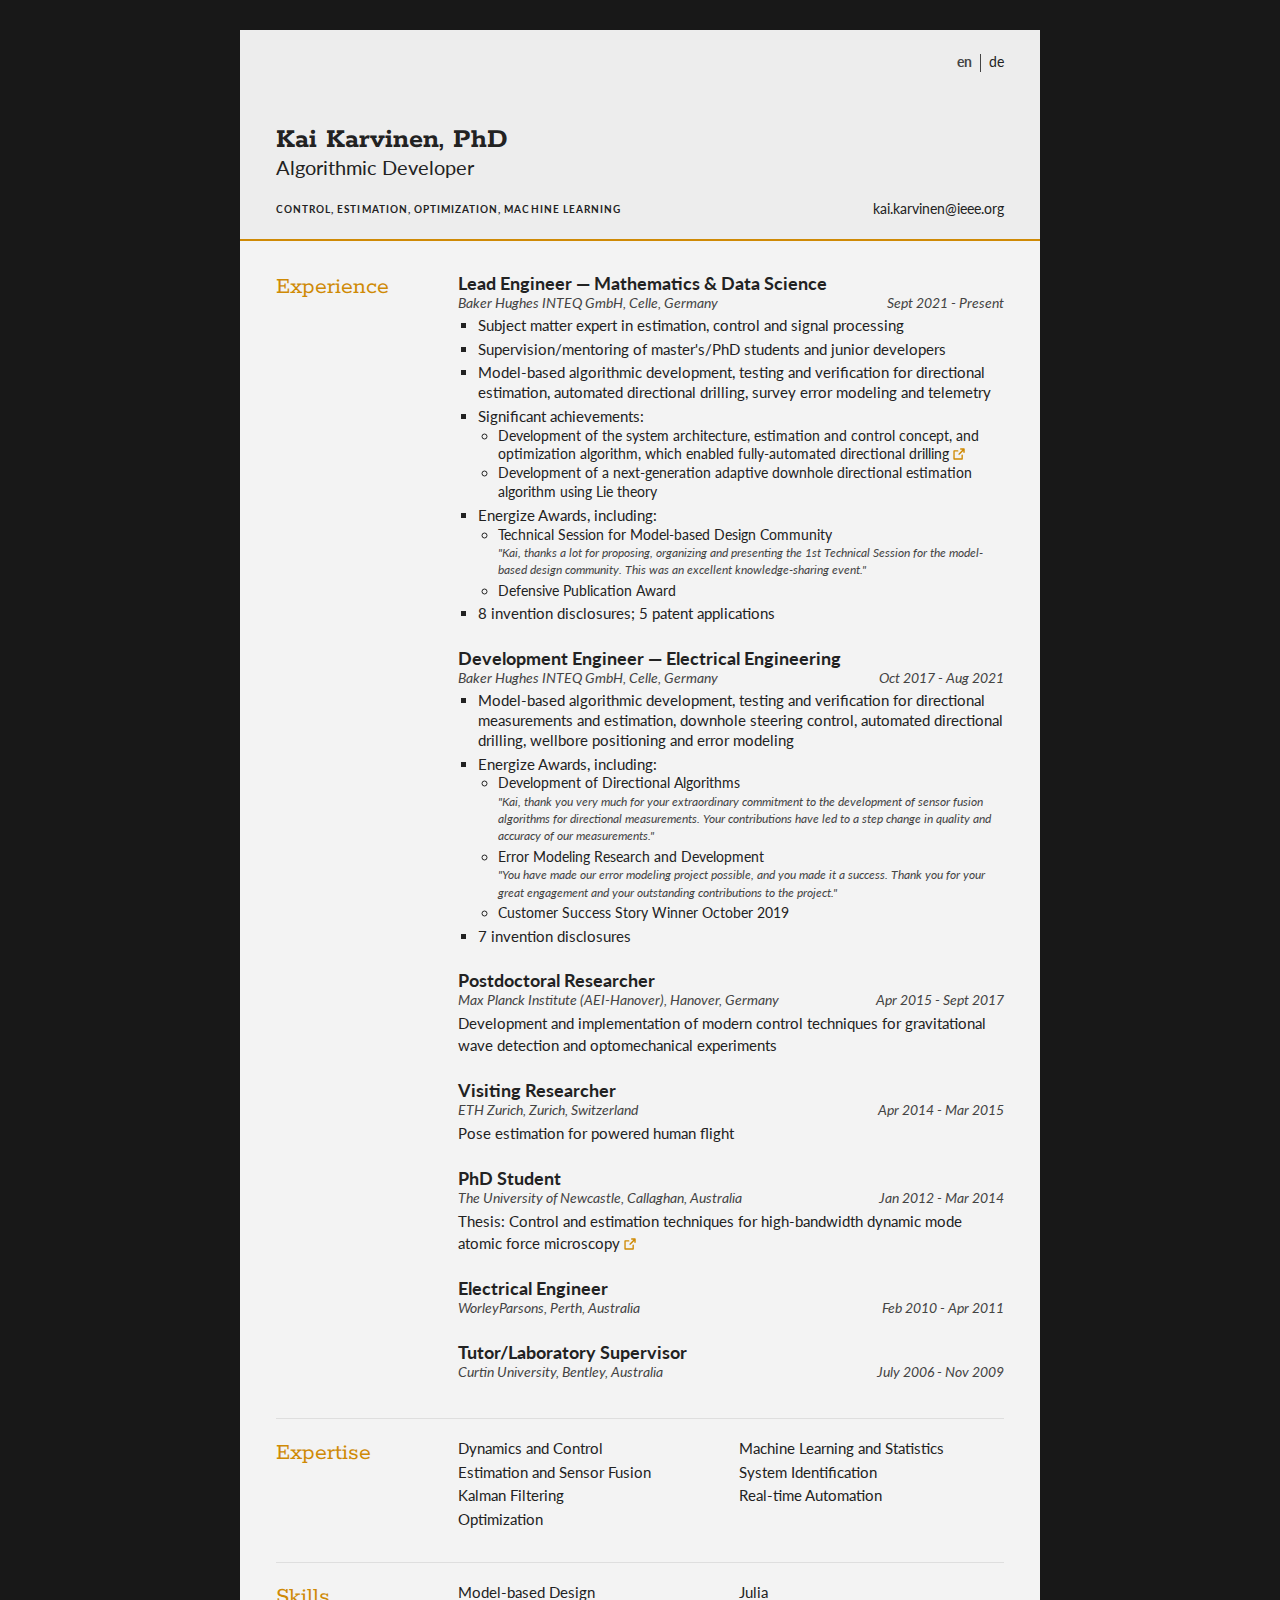
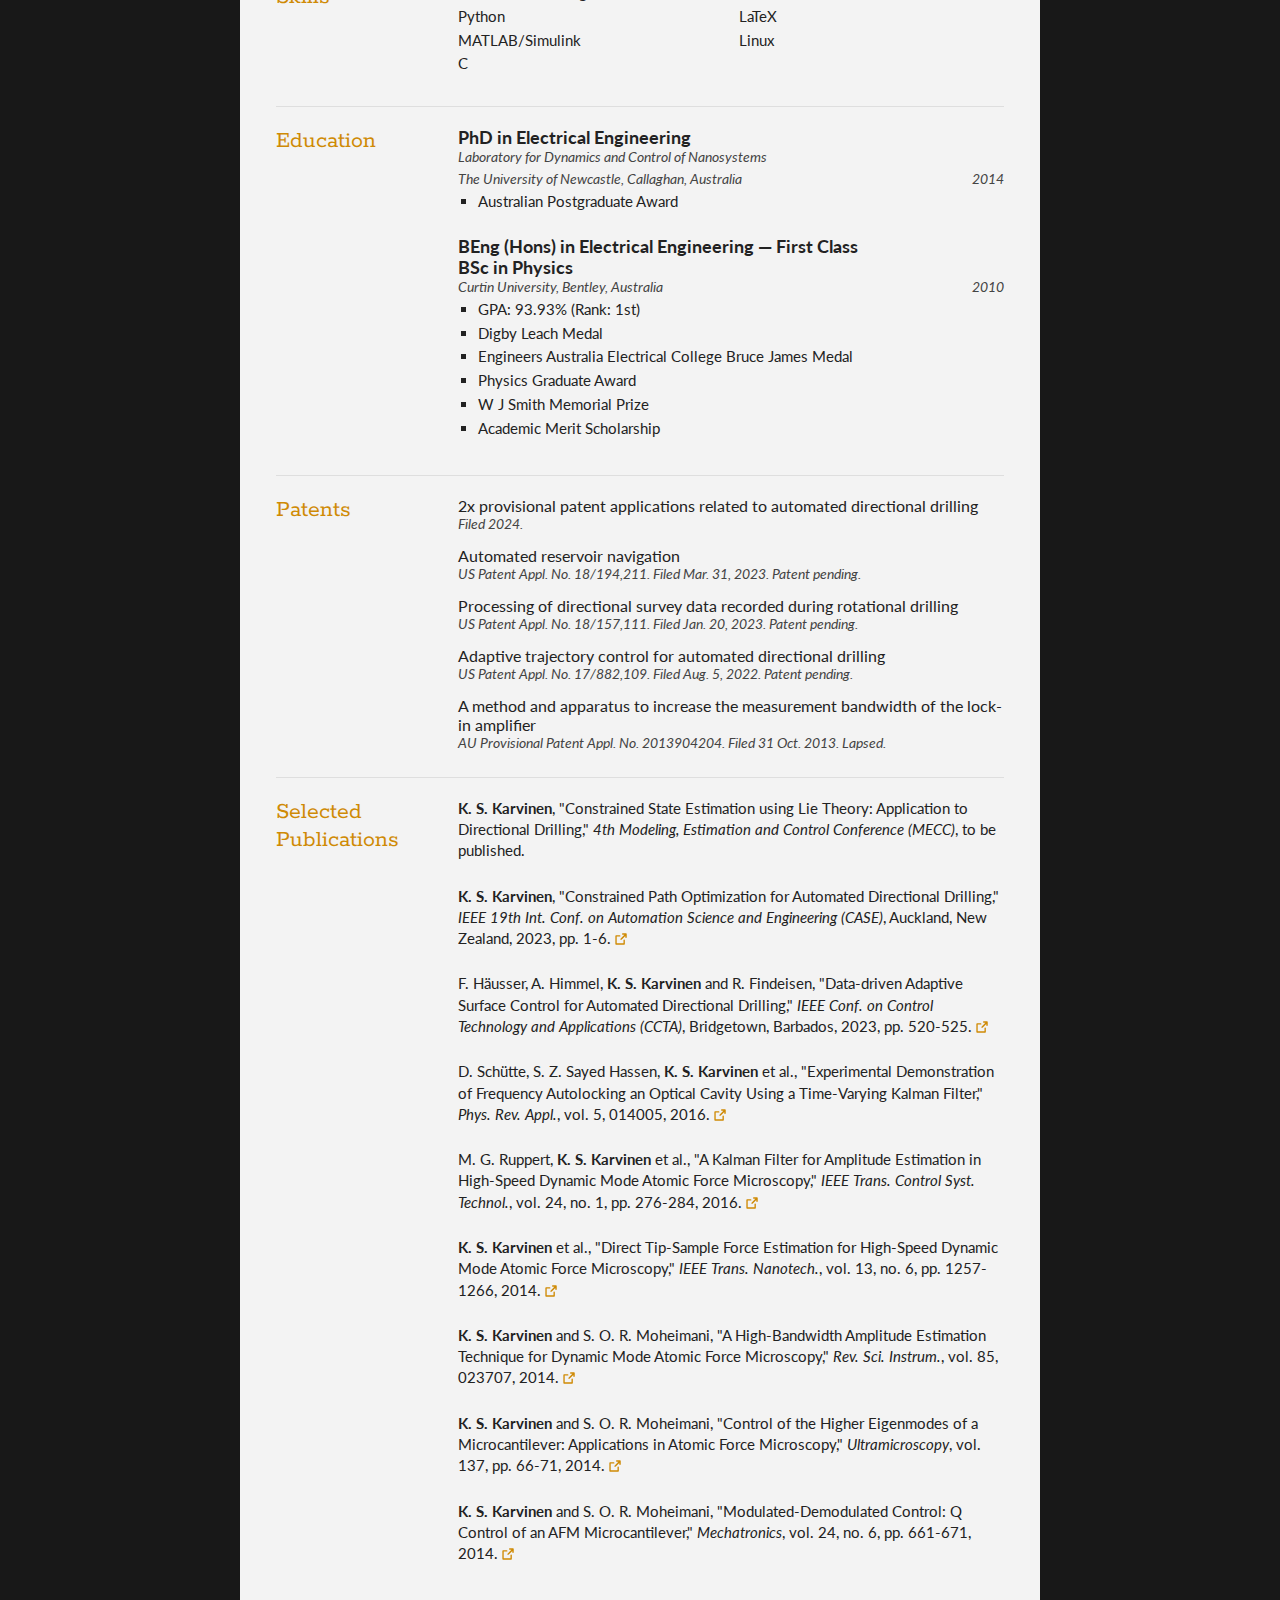
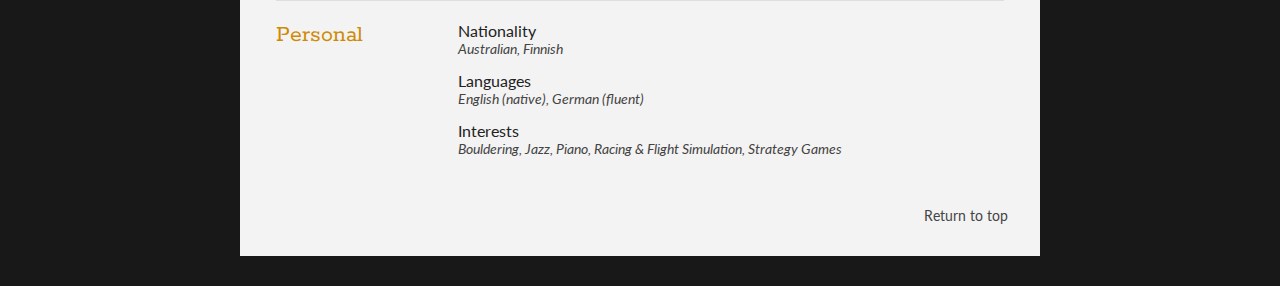
==== index.html @ e0ee8acf "Initial commit" ====
<!DOCTYPE html>
<html>
<head>
<title>Kai Karvinen, Ph.D. - Curriculum Vitae</title>

<meta name="viewport" content="width=device-width"/>
<meta name="description" content="The Curriculum Vitae of Kai Karvinen."/>
<meta charset="UTF-8"> 

<link type="text/css" rel="stylesheet" href="style.css">
<link rel="preconnect" href="https://fonts.googleapis.com">
<link rel="preconnect" href="https://fonts.gstatic.com" crossorigin>
<link href='https://fonts.googleapis.com/css?family=Rokkitt:400,700|Lato:400,300,700' rel='stylesheet' type='text/css'>

<!--[if lt IE 9]>
<script src="//html5shiv.googlecode.com/svn/trunk/html5.js"></script>
<![endif]-->
</head>
<body id="top">
<div id="cv" class="instaFade">
	<div class="mainDetails">
		<div id="name">
			<h1 class="quickFade delayTwo">Kai Karvinen, PhD</h1>
			<h2 class="quickFade delayThree">Algorithmic Developer</h2>
			<h3 class="quickFade delayFour">Control, Estimation, Optimization, Machine learning</h3>
		</div>
		
		<div id="language" class="quickFade delayFour">
			<ul>
				<li><b>en</b></li>
				<li><a href="https://kaikarv.github.io/de.html">de</a></li>
			</ul>
		</div>

		<div id="contactDetails" class="quickFade delayFour">
			<a href="mailto:kai.karvinen@ieee.org" target="_blank">kai.karvinen@ieee.org</a>
		</div>

		<div class="clear"></div>
	</div>
	
	<div id="mainArea" class="quickFade delayFive">
		<section>
			<div class="sectionTitle">
				<h1>Experience</h1>
			</div>
			
			<div class="sectionContent">
				<article>
					<h2>Lead Engineer &mdash; Mathematics & Data Science</h2>
					<p class="subDetails">Baker Hughes INTEQ GmbH, Celle, Germany<span style="float:right">Sept 2021 - Present</span></p>
					<ul type="square" margin-left=30px>
						<li>Subject matter expert in estimation, control and signal processing</li>
						<li>Supervision/mentoring of master's/PhD students and junior developers</li>
						<li>Model-based algorithmic development, testing and verification for directional estimation, automated directional drilling, survey error modeling and telemetry</li>
						<li>Significant achievements:<ul>
							<li><a href="https://ieeexplore.ieee.org/document/10260482" class="external">Development of the system architecture, estimation and control concept, and optimization algorithm, which enabled fully-automated directional drilling<span class="icon"></span></a></li>
							<li>Development of a next-generation adaptive downhole directional estimation algorithm using Lie theory</li>
						</ul></li>
						<li>Energize Awards, including:<ul>
							<li>Technical Session for Model-based Design Community<p class="subDetails">"Kai, thanks a lot for proposing, organizing and presenting the 1st Technical Session for the model-based design community. This was an excellent knowledge-sharing event."</p></li>
							<li>Defensive Publication Award</li>
						</ul></li>
						<li>8 invention disclosures; 5 patent applications</li>
					</ul>
				</article>
				
				<article>
					<h2>Development Engineer &mdash; Electrical Engineering</h2>
					<p class="subDetails">Baker Hughes INTEQ GmbH, Celle, Germany<span style="float:right">Oct 2017 - Aug 2021</span></p>
					<ul type="square" margin-left=30px>
						<li>Model-based algorithmic development, testing and verification for directional measurements and estimation, downhole steering control, automated directional drilling, wellbore positioning and error modeling</li>
						<li>Energize Awards, including:<ul>
							<li>Development of Directional Algorithms<p class="subDetails">"Kai, thank you very much for your extraordinary commitment to the development of sensor fusion algorithms for directional measurements. Your contributions have led to a step change in quality and accuracy of our measurements."</p></li>
							<li>Error Modeling Research and Development<p class="subDetails">"You have made our error modeling project possible, and you made it a success. Thank you for your great engagement and your outstanding contributions to the project."</p></li>
							<li>Customer Success Story Winner October 2019</li>
						</ul></li>
						<li>7 invention disclosures</li>
					</ul>
				</article>
				
				<article>
					<h2>Postdoctoral Researcher</h2>
					<p class="subDetails">Max Planck Institute (AEI-Hanover), Hanover, Germany<span style="float:right">Apr 2015 - Sept 2017</span></p>
					<p>Development and implementation of modern control techniques for gravitational wave detection and optomechanical experiments</p>
				</article>

				<article>
					<h2>Visiting Researcher</h2>
					<p class="subDetails">ETH Zurich, Zurich, Switzerland<span style="float:right">Apr 2014 - Mar 2015</span></p>
					<p>Pose estimation for powered human flight</p>
				</article>

				<article>
					<h2>PhD Student</h2>
					<p class="subDetails">The University of Newcastle, Callaghan, Australia<span style="float:right">Jan 2012 - Mar 2014</span></p>
					<p><a href="https://nova.newcastle.edu.au/vital/access/services/Download/uon:14885/ATTACHMENT02" class="external">Thesis: Control and estimation techniques for high-bandwidth dynamic mode atomic force microscopy<span class="icon"></span></a></p>
				</article>

				<article>
					<h2>Electrical Engineer</h2>
					<p class="subDetails">WorleyParsons, Perth, Australia<span style="float:right">Feb 2010 - Apr 2011</span></p>
				</article>

				<article>
					<h2>Tutor/Laboratory Supervisor</h2>
					<p class="subDetails">Curtin University, Bentley, Australia<span style="float:right">July 2006 - Nov 2009</span></p>
				</article>
			</div>
			<div class="clear"></div>
		</section>
		
		
		<section>
			<div class="sectionTitle">
				<h1>Expertise</h1>
			</div>
			
			<div class="sectionContent">
				<ul class="keySkills no-margin">
					<li>Dynamics and Control</li>
					<li>Estimation and Sensor Fusion</li>
					<li>Kalman Filtering</li>
					<li>Optimization</li>
					<li>Machine Learning and Statistics</li>
					<li>System Identification</li>
					<li>Real-time Automation</li>
				</ul>
			</div>
			<div class="clear"></div>
		</section>


		<section>
			<div class="sectionTitle">
				<h1>Skills</h1>
			</div>
			
			<div class="sectionContent">
				<ul class="keySkills no-margin">
					<li>Model-based Design</li>
					<li>Python</li>
					<li>MATLAB/Simulink</li>
					<li>C</li>
					<li>Julia</li>
					<li>LaTeX</li>
					<li>Linux</li>
				</ul>
			</div>
			<div class="clear"></div>
		</section>
		
		
		<section>
			<div class="sectionTitle">
				<h1>Education</h1>
			</div>
			
			<div class="sectionContent">
				<article>
					<h2>PhD in Electrical Engineering</h2>
					<p class="subDetails">Laboratory for Dynamics and Control of Nanosystems</p>
					<p class="subDetails">The University of Newcastle, Callaghan, Australia<span style="float:right">2014</span></p>
					<ul type="square" margin-left=30px>
						<li>Australian Postgraduate Award</li>
					</ul>
				</article>
				<p></p>
				<article>
					<h2>BEng (Hons) in Electrical Engineering &mdash; First Class<br>BSc in Physics</h2>
					<p class="subDetails">Curtin University, Bentley, Australia<span style="float:right">2010</span></p>
					<ul type="square" margin-left=30px>
						<li>GPA: 93.93% (Rank: 1st)</li>
						<li>Digby Leach Medal</li>
						<li>Engineers Australia Electrical College Bruce James Medal</li>
						<li>Physics Graduate Award</li>
						<li>W J Smith Memorial Prize</li>
						<li>Academic Merit Scholarship</li>
					</ul>
				</article>
			</div>
			<div class="clear"></div>
		</section>


		<section>
			<div class="sectionTitle">
				<h1>Patents</h1>
			</div>
			
			<div class="sectionContent padding-sm">
				<article>
					<h3>2x provisional patent applications related to automated directional drilling</h3>
					<p class="subDetails">Filed 2024.</p>
				</article>
				<article>
					<h3>Automated reservoir navigation</h3>
					<p class="subDetails">US Patent Appl. No. 18/194,211. Filed Mar. 31, 2023. Patent pending.</p>
				</article>
				<article>
					<h3>Processing of directional survey data recorded during rotational drilling</h3>
					<p class="subDetails">US Patent Appl. No. 18/157,111. Filed Jan. 20, 2023. Patent pending.</p>
				</article>
				<article>
					<h3>Adaptive trajectory control for automated directional drilling</h3>
					<p class="subDetails">US Patent Appl. No. 17/882,109. Filed Aug. 5, 2022. Patent pending.</p>
				</article>
				<article>
					<h3>A method and apparatus to increase the measurement bandwidth of the lock-in amplifier</h3>
					<p class="subDetails">AU Provisional Patent Appl. No. 2013904204. Filed 31 Oct. 2013. Lapsed.</p>
				</article>
			</div>
			<div class="clear"></div>
		</section>


		<section>
			<div class="sectionTitle">
				<h1>Selected Publications</h1>
			</div>
			
			<div class="sectionContent">
				<article>
					<p><b>K. S. Karvinen</b>, "Constrained State Estimation using Lie Theory: Application to Directional Drilling," <i>4th Modeling, Estimation and Control Conference (MECC)</i>, to be published.</p>
				</article>
				
				<article>
					<p><a href="https://ieeexplore.ieee.org/document/10260482" class="external"><b>K. S. Karvinen</b>, "Constrained Path Optimization for Automated Directional Drilling," <i>IEEE 19th Int. Conf. on Automation Science and Engineering (CASE)</i>, Auckland, New Zealand, 2023, pp. 1-6.<span class="icon"></span></a></p>
				</article>

				<article>
					<p><a href="https://ieeexplore.ieee.org/document/10252434" class="external">F. Häusser, A. Himmel, <b>K. S. Karvinen</b> and R. Findeisen, "Data-driven Adaptive Surface Control for Automated Directional Drilling," <i>IEEE Conf. on Control Technology and Applications (CCTA)</i>, Bridgetown, Barbados, 2023, pp. 520-525.<span class="icon"></span></a></p>
				</article>

				<article>
					<p><a href="https://journals.aps.org/prapplied/abstract/10.1103/PhysRevApplied.5.014005" class="external">D. Schütte, S. Z. Sayed Hassen, <b>K. S. Karvinen</b> et al., "Experimental Demonstration of Frequency Autolocking an Optical Cavity Using a Time-Varying Kalman Filter," <i>Phys. Rev. Appl.</i>, vol. 5, 014005, 2016.<span class="icon"></span></a></p>
				</article>

				<article>
					<p><a href="https://ieeexplore.ieee.org/document/7118684" class="external">M. G. Ruppert, <b>K. S. Karvinen</b> et al., "A Kalman Filter for Amplitude Estimation in High-Speed Dynamic Mode Atomic Force Microscopy," <i>IEEE Trans. Control Syst. Technol.</i>, vol. 24, no. 1, pp. 276-284, 2016.<span class="icon"></span></a></p>
				</article>

				<article>
					<p><a href="https://ieeexplore.ieee.org/document/6913559" class="external"><b>K. S. Karvinen</b> et al., "Direct Tip-Sample Force Estimation for High-Speed Dynamic Mode Atomic Force Microscopy," <i>IEEE Trans. Nanotech.</i>, vol. 13, no. 6, pp. 1257-1266, 2014.<span class="icon"></span></a></p>
				</article>

				<article>
					<p><a href="https://pubs.aip.org/aip/rsi/article-abstract/85/2/023707/356379/A-high-bandwidth-amplitude-estimation-technique?redirectedFrom=fulltext" class="external"><b>K. S. Karvinen</b> and S. O. R. Moheimani, "A High-Bandwidth Amplitude Estimation Technique for Dynamic Mode Atomic Force Microscopy," <i>Rev. Sci. Instrum.</i>, vol. 85, 023707, 2014.<span class="icon"></span></a></p>
				</article>

				<article>
					<p><a href="https://www.sciencedirect.com/science/article/abs/pii/S0304399113003112" class="external"><b>K. S. Karvinen</b> and S. O. R. Moheimani, "Control of the Higher Eigenmodes of a Microcantilever: Applications in Atomic Force Microscopy," <i>Ultramicroscopy</i>, vol. 137, pp. 66-71, 2014.<span class="icon"></span></a></p>
				</article>

				<article>
					<p><a href="https://www.sciencedirect.com/science/article/abs/pii/S0957415813002316" class="external"><b>K. S. Karvinen</b> and S. O. R. Moheimani, "Modulated-Demodulated Control: Q Control of an AFM Microcantilever," <i>Mechatronics</i>, vol. 24, no. 6, pp. 661-671, 2014.<span class="icon"></span></a></p>
				</article>
			</div>
			<div class="clear"></div>
		</section>
		

		<section>
			<div class="sectionTitle">
				<h1>Personal</h1>
			</div>
			
			<div class="sectionContent padding-sm">
				<article>
					<h3>Nationality</h3>
					<p class="subDetails">Australian, Finnish</p>
				</article>
				<article>
					<h3>Languages</h3>
					<p class="subDetails">English (native), German (fluent)</p>
				</article>
				<article>
					<h3>Interests</h3>
					<p class="subDetails">Bouldering, Jazz, Piano, Racing & Flight Simulation, Strategy Games</p>
				</article>
			</div>
			<div class="clear"></div>
		</section>

		<a href="#" id="return-top">Return to top</a>

	</div>
</div>
</body>
</html>
---- style.css ----
html,body,div,span,object,iframe,h1,h2,h3,h4,h5,h6,p,blockquote,pre,abbr,address,cite,code,del,dfn,em,img,ins,kbd,q,samp,small,strong,sub,sup,var,b,i,dl,dt,dd,ol,ul,li,fieldset,form,label,legend,table,caption,tbody,tfoot,thead,tr,th,td,article,aside,canvas,details,figcaption,figure,footer,header,hgroup,menu,nav,section,summary,time,mark,audio,video {
border:0;
font:inherit;
font-size:100%;
margin:0;
padding:0;
vertical-align:baseline;
}

article,aside,details,figcaption,figure,footer,header,hgroup,menu,nav,section {
display:block;
}

html, body {
	background: #181818; 
	font-family: 'Lato', helvetica, arial, sans-serif;
	font-size: 1em; 
	color: #222;}

.clear {clear: both;}

a:link {
	color: #cf8a05;
	background-color: transparent;
	text-decoration: underline;
}

.mainDetails a, a.external {
	color: #222; 
	text-decoration: none;
	text-decoration: none;
	-webkit-transition: all .3s ease-in;
	-moz-transition: all .3s ease-in;
	-o-transition: all .3s ease-in;
	-ms-transition: all .3s ease-in;
	transition: all .3s ease-in;
}

.mainDetails a[href^=tel], a#return-top {
	color: #444; 
	text-decoration: none;
	text-decoration: none;
	-webkit-transition: all .3s ease-in;
	-moz-transition: all .3s ease-in;
	-o-transition: all .3s ease-in;
	-ms-transition: all .3s ease-in;
	transition: all .3s ease-in;
}

.mainDetails a:hover, a#return-top:hover, a.external:hover { 
	color: #cf8a05;
}

a.external .icon {
	width:12px;
	height:12px;
	display: inline-block;
	background-image: url('img/icon-link.svg');
	background-repeat: no-repeat;
	background-position: center;
	margin-bottom: -1px;
	margin-left: 4px;
}

b {
    font-weight: bold;
}

i {
    font-style: italic;
}

p {
	font-size: .95em;
	line-height: 1.4em;
	margin-bottom: 24px;
	color: #222;
}

ul li {
	margin-left: 20px;
	font-size: .95em;
	line-height: 1.3em;
	margin-bottom: 4px;
}

ul.no-margin li {
	margin-left: 0;
}

li li {
	margin-bottom: 0;
}

#cv {
	width: 90%;
	max-width: 800px;
	background: #f3f3f3;
	margin: 30px auto;
}

.mainDetails {
	padding: 96px 36px 24px 36px;
	border-bottom: 2px solid #cf8a05;
	background: #ededed;
	position: relative;
}

#name h1 {
	font-size: 1.8em;
	font-weight: 700;
	font-family: 'Rokkitt', Helvetica, Arial, sans-serif;
	line-height: 1;
}

#name h2 {
	font-size: 1.25em;
	font-weight: 400;
}

#name h3 {
	text-transform: uppercase;
	letter-spacing: .1em;
	font-size: .65em;
	font-weight: 700;
	margin-top: 24px;
}

#mainArea {
	padding: 0 36px 72px;
	position: relative;
}

#headshot {
	width: 12.5%;
	float: left;
	margin-right: 30px;
}

#headshot img {
	width: 100%;
	height: auto;
}

#name {
	float: left;
}

#contactDetails {
	position: absolute;
    bottom: 22px;
    right: 36px;
	font-size: .85em;
}

#language {
	position: absolute;
	top: 24px;
	right: 28px;
}

#language ul {
	list-style-type: none;
	font-size: 0.9em;
	display: flex;
}

#language ul li {
	color: #444;
	padding: 0 8px;
	margin-left: 0;
}

#language ul li:first-child {
	border-right: #444 solid 1px;
}

section {
	border-top: 1px solid #dedede;
	padding: 20px 0 0;
}

section:first-child {
	border-top: 0;
}

section:last-child {
	padding: 20px 0 10px;
}

section {
	display: flex;
	flex-direction: row;
	justify-content: space-between;
	margin: 12px 0;
	
}
.sectionTitle {
	width: 25%;
}

.sectionContent {
	width: 75%;
}

.sectionTitle h1 {
	font-family: 'Rokkitt', Helvetica, Arial, sans-serif;
	font-optical-sizing: auto;
	font-weight: 400;	
	font-size: 1.5em;
	color: #cf8a05;
}

.sectionContent h2 {
	font-family: 'Lato', helvetica, arial, sans-serif;
	font-weight: 700;
	font-size: 1.1em;
}

.sectionContent h3 {
	font-weight: 400;
	font-size: 1em;
}

article {
	margin-bottom: 24px;
}

.padding-sm article {
	margin-bottom: 12px;
}

.subDetails {
	font-size: 0.85em;
	font-style: italic;
	margin-bottom: 3px;
	color: #444;
}

.keySkills {
	list-style-type: none;
	-moz-column-count:2;
	-webkit-column-count:2;
	column-count:2;
	margin-bottom: 20px;
	font-size: 1em;
	color: #222;
}

.keySkills ul li {
	margin-bottom: 3px;
}

#return-top {
	position: absolute;
	bottom: 32px;
	right: 32px;
	font-size: .85em;
}

@media all and (min-width: 602px) and (max-width: 800px) {
	#headshot {
		display: none;
	}
	
	.keySkills {
	-moz-column-count:2;
	-webkit-column-count:2;
	column-count:2;
	}
}

@media all and (max-width: 601px) {
	#cv {
		width: 95%;
		margin: 10px auto;
		min-width: 280px;
	}
	
	#headshot {
		display: none;
	}
	
	#name, #contactDetails {
		float: none;
		width: 100%;
		text-align: center;
	}

	#contactDetails {
		position: relative;
		bottom: 0;
		right: 0;
		margin-top: 16px;
	}
	
	section {
		flex-direction: column;
	}

	.sectionTitle, .sectionContent {
		width: 100%;
	}
	
	.keySkills {
		-moz-column-count:2;
		-webkit-column-count:2;
		column-count:2;
	}
}

@media all and (max-width: 480px) {
	.mainDetails {
		padding: 72px 16px 16px;
	}
	
	section {
		padding: 16px 0 0;
	}
	
	#mainArea {
		padding: 0 24px 72px;
	}
	
	.keySkills {
	-moz-column-count:1;
	-webkit-column-count:1;
	column-count:1;
	}
	
	#name h1 {
		line-height: .8em;
		margin-bottom: 4px;
	}
}

@media print {
    #cv {
        width: 100%;
    }
}

@-webkit-keyframes reset {
	0% {
		opacity: 0;
	}
	100% {
		opacity: 0;
	}
}

@-webkit-keyframes fade-in {
	0% {
		opacity: 0;
	}
	40% {
		opacity: 0;
	}
	100% {
		opacity: 1;
	}
}

@-moz-keyframes reset {
	0% {
		opacity: 0;
	}
	100% {
		opacity: 0;
	}
}

@-moz-keyframes fade-in {
	0% {
		opacity: 0;
	}
	40% {
		opacity: 0;
	}
	100% {
		opacity: 1;
	}
}

@keyframes reset {
	0% {
		opacity: 0;
	}
	100% {
		opacity: 0;
	}
}

@keyframes fade-in {
	0% {
		opacity: 0;
	}
	40% {
		opacity: 0;
	}
	100% {
		opacity: 1;
	}
}

.instaFade {
    -webkit-animation-name: reset, fade-in;
    -webkit-animation-duration: 1.5s;
    -webkit-animation-timing-function: ease-in;
	
	-moz-animation-name: reset, fade-in;
    -moz-animation-duration: 1.5s;
    -moz-animation-timing-function: ease-in;
	
	animation-name: reset, fade-in;
    animation-duration: 1.5s;
    animation-timing-function: ease-in;
}

.quickFade {
    -webkit-animation-name: reset, fade-in;
    -webkit-animation-duration: 2.5s;
    -webkit-animation-timing-function: ease-in;
	
	-moz-animation-name: reset, fade-in;
    -moz-animation-duration: 2.5s;
    -moz-animation-timing-function: ease-in;
	
	animation-name: reset, fade-in;
    animation-duration: 2.5s;
    animation-timing-function: ease-in;
}
 
.delayOne {
	-webkit-animation-delay: 0, .5s;
	-moz-animation-delay: 0, .5s;
	animation-delay: 0, .5s;
}

.delayTwo {
	-webkit-animation-delay: 0, 1s;
	-moz-animation-delay: 0, 1s;
	animation-delay: 0, 1s;
}

.delayThree {
	-webkit-animation-delay: 0, 1.5s;
	-moz-animation-delay: 0, 1.5s;
	animation-delay: 0, 1.5s;
}

.delayFour {
	-webkit-animation-delay: 0, 2s;
	-moz-animation-delay: 0, 2s;
	animation-delay: 0, 2s;
}

.delayFive {
	-webkit-animation-delay: 0, 2.5s;
	-moz-animation-delay: 0, 2.5s;
	animation-delay: 0, 2.5s;
}
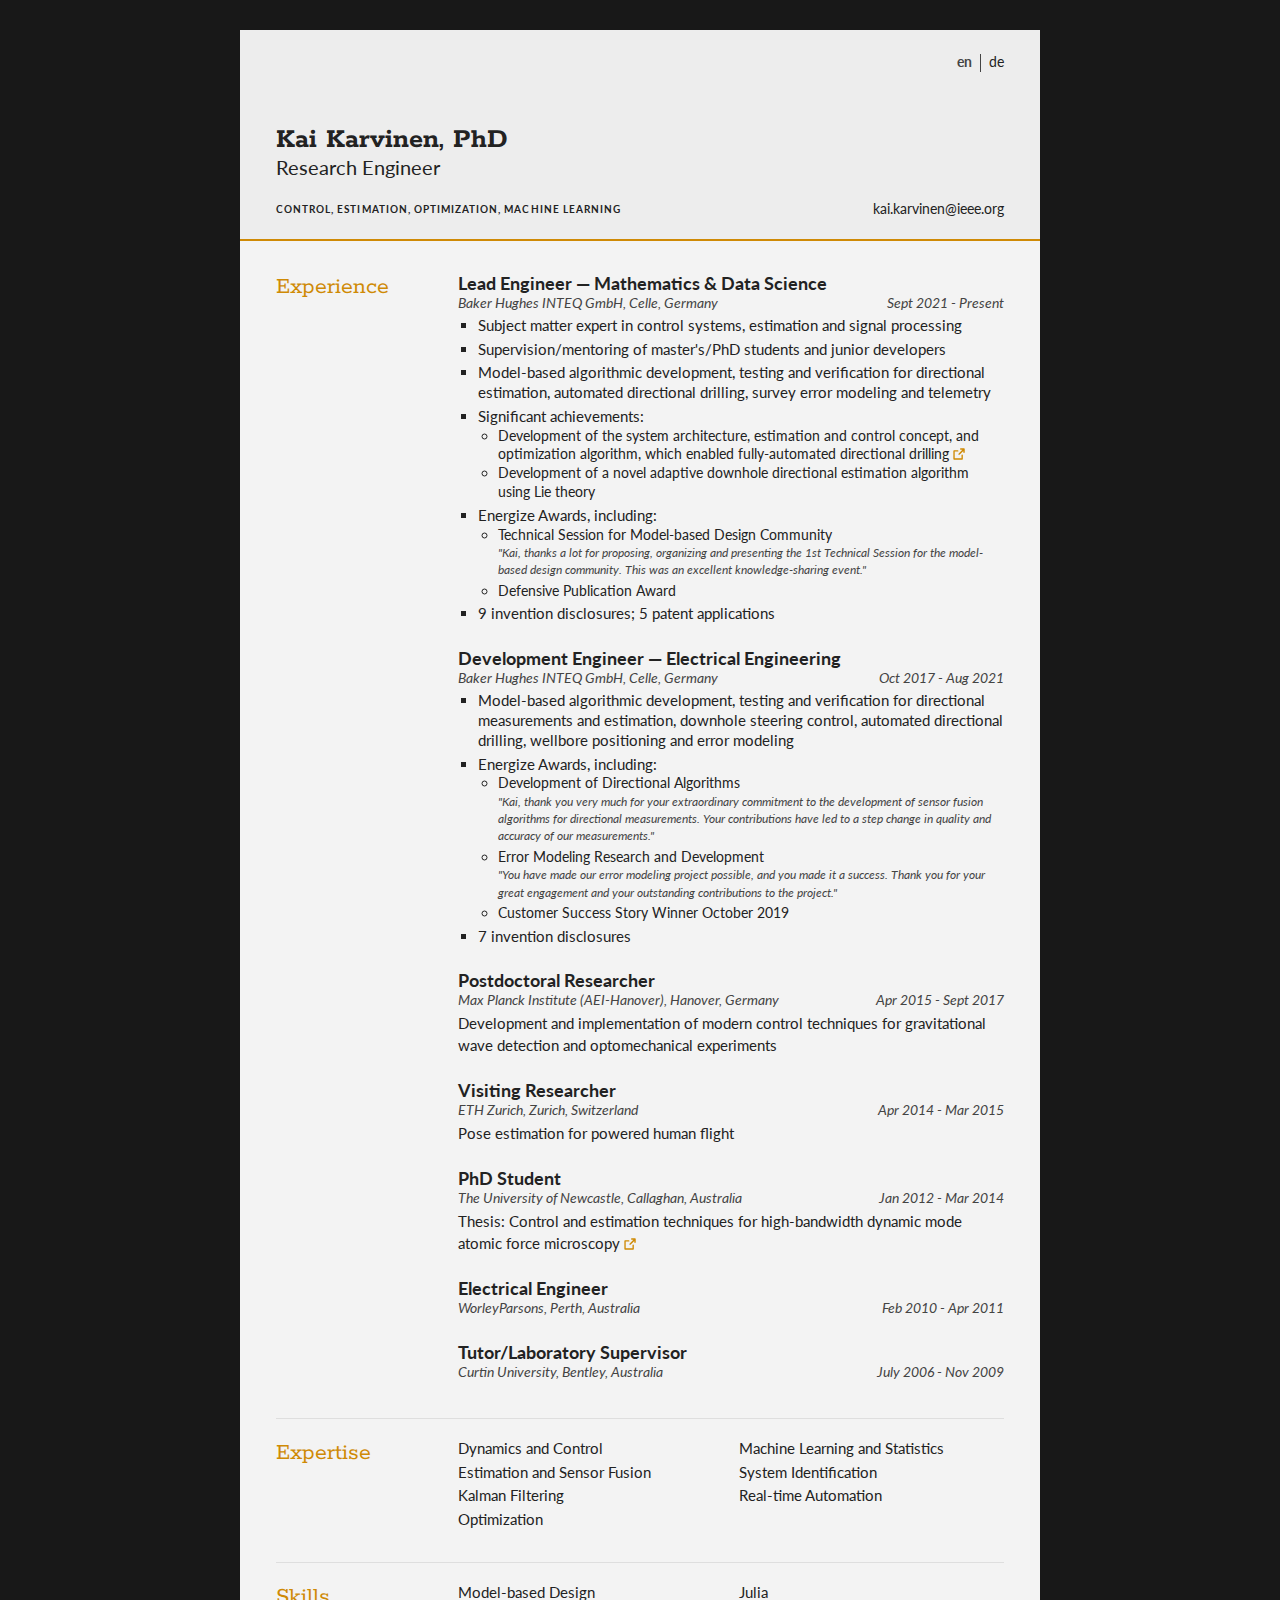
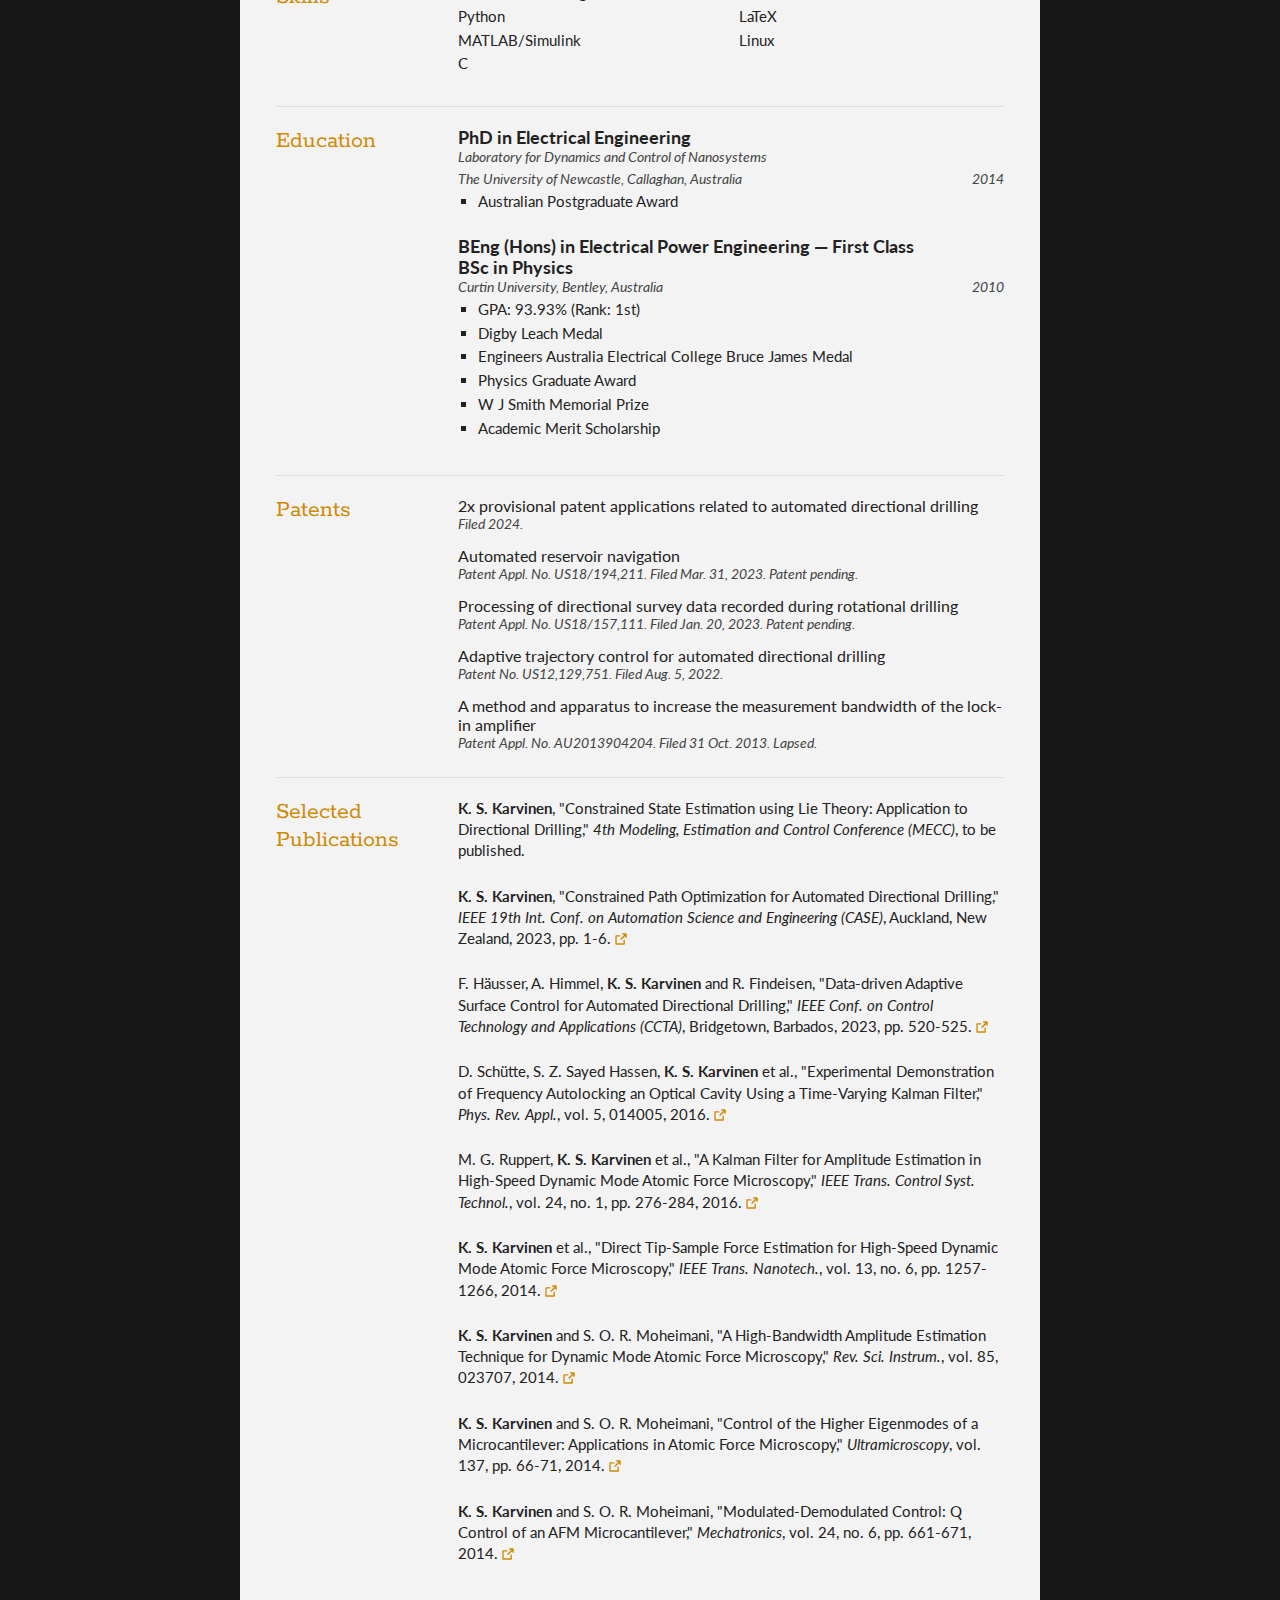
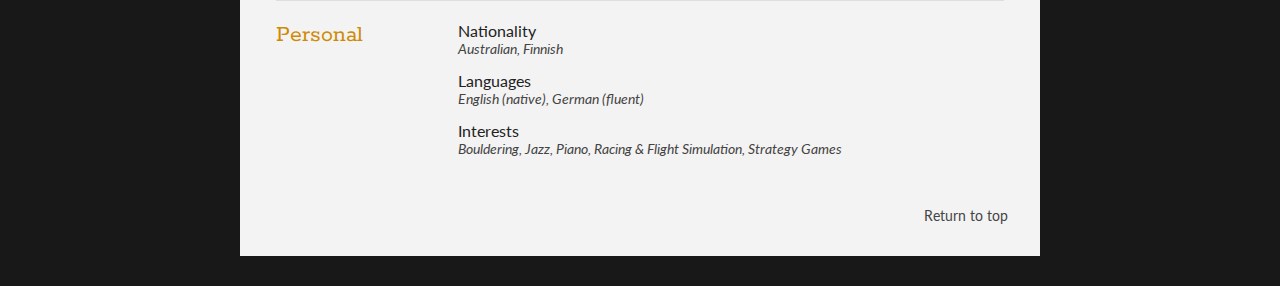
==== commit e12096fc: "Minor updates" ====
--- a/index.html
+++ b/index.html
@@ -21,7 +21,7 @@
 	<div class="mainDetails">
 		<div id="name">
 			<h1 class="quickFade delayTwo">Kai Karvinen, PhD</h1>
-			<h2 class="quickFade delayThree">Algorithmic Developer</h2>
+			<h2 class="quickFade delayThree">Research Engineer</h2>
 			<h3 class="quickFade delayFour">Control, Estimation, Optimization, Machine learning</h3>
 		</div>
 		
@@ -50,18 +50,18 @@
 					<h2>Lead Engineer &mdash; Mathematics & Data Science</h2>
 					<p class="subDetails">Baker Hughes INTEQ GmbH, Celle, Germany<span style="float:right">Sept 2021 - Present</span></p>
 					<ul type="square" margin-left=30px>
-						<li>Subject matter expert in estimation, control and signal processing</li>
+						<li>Subject matter expert in control systems, estimation and signal processing</li>
 						<li>Supervision/mentoring of master's/PhD students and junior developers</li>
 						<li>Model-based algorithmic development, testing and verification for directional estimation, automated directional drilling, survey error modeling and telemetry</li>
 						<li>Significant achievements:<ul>
 							<li><a href="https://ieeexplore.ieee.org/document/10260482" class="external">Development of the system architecture, estimation and control concept, and optimization algorithm, which enabled fully-automated directional drilling<span class="icon"></span></a></li>
-							<li>Development of a next-generation adaptive downhole directional estimation algorithm using Lie theory</li>
+							<li>Development of a novel adaptive downhole directional estimation algorithm using Lie theory</li>
 						</ul></li>
 						<li>Energize Awards, including:<ul>
 							<li>Technical Session for Model-based Design Community<p class="subDetails">"Kai, thanks a lot for proposing, organizing and presenting the 1st Technical Session for the model-based design community. This was an excellent knowledge-sharing event."</p></li>
 							<li>Defensive Publication Award</li>
 						</ul></li>
-						<li>8 invention disclosures; 5 patent applications</li>
+						<li>9 invention disclosures; 5 patent applications</li>
 					</ul>
 				</article>
 				
@@ -167,7 +167,7 @@
 				</article>
 				<p></p>
 				<article>
-					<h2>BEng (Hons) in Electrical Engineering &mdash; First Class<br>BSc in Physics</h2>
+					<h2>BEng (Hons) in Electrical Power Engineering &mdash; First Class<br>BSc in Physics</h2>
 					<p class="subDetails">Curtin University, Bentley, Australia<span style="float:right">2010</span></p>
 					<ul type="square" margin-left=30px>
 						<li>GPA: 93.93% (Rank: 1st)</li>
@@ -195,19 +195,19 @@
 				</article>
 				<article>
 					<h3>Automated reservoir navigation</h3>
-					<p class="subDetails">US Patent Appl. No. 18/194,211. Filed Mar. 31, 2023. Patent pending.</p>
+					<p class="subDetails">Patent Appl. No. US18/194,211. Filed Mar. 31, 2023. Patent pending.</p>
 				</article>
 				<article>
 					<h3>Processing of directional survey data recorded during rotational drilling</h3>
-					<p class="subDetails">US Patent Appl. No. 18/157,111. Filed Jan. 20, 2023. Patent pending.</p>
+					<p class="subDetails">Patent Appl. No. US18/157,111. Filed Jan. 20, 2023. Patent pending.</p>
 				</article>
 				<article>
 					<h3>Adaptive trajectory control for automated directional drilling</h3>
-					<p class="subDetails">US Patent Appl. No. 17/882,109. Filed Aug. 5, 2022. Patent pending.</p>
+					<p class="subDetails">Patent No. US12,129,751. Filed Aug. 5, 2022.</p>
 				</article>
 				<article>
 					<h3>A method and apparatus to increase the measurement bandwidth of the lock-in amplifier</h3>
-					<p class="subDetails">AU Provisional Patent Appl. No. 2013904204. Filed 31 Oct. 2013. Lapsed.</p>
+					<p class="subDetails">Patent Appl. No. AU2013904204. Filed 31 Oct. 2013. Lapsed.</p>
 				</article>
 			</div>
 			<div class="clear"></div>
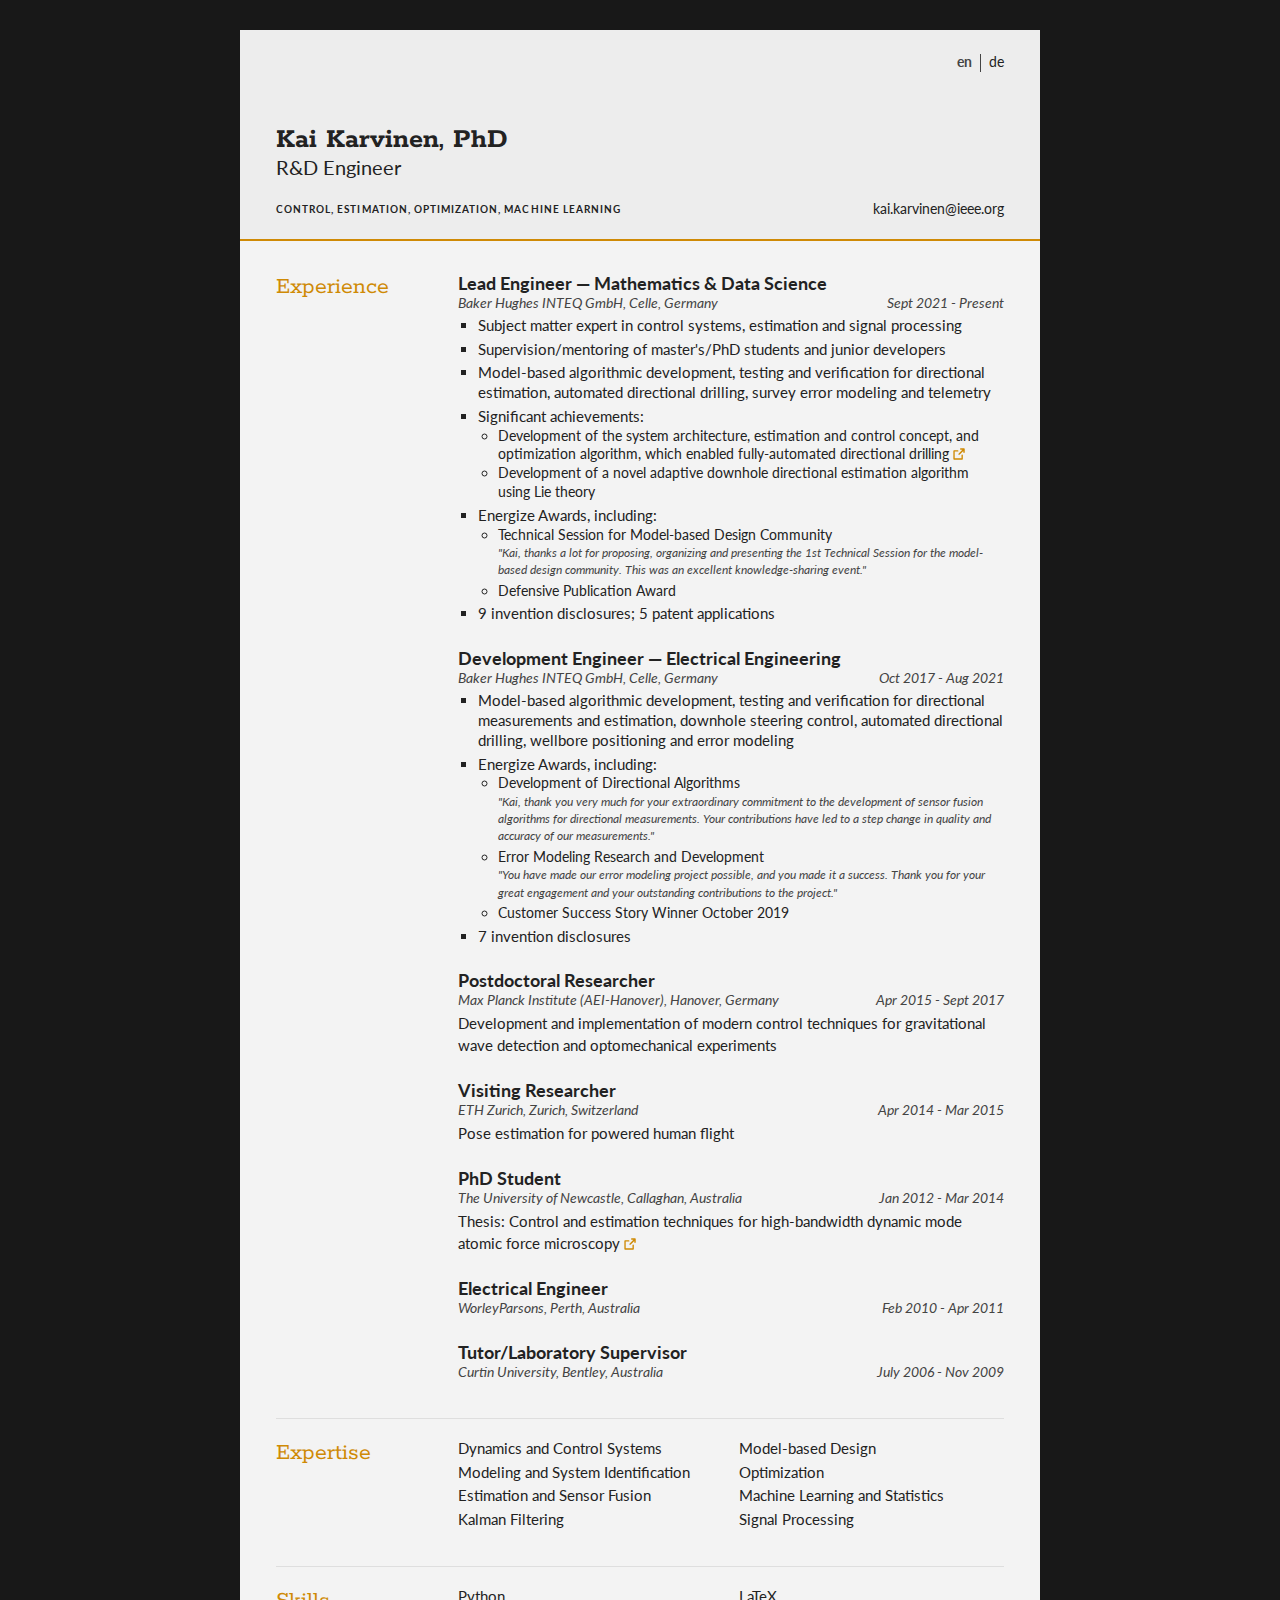
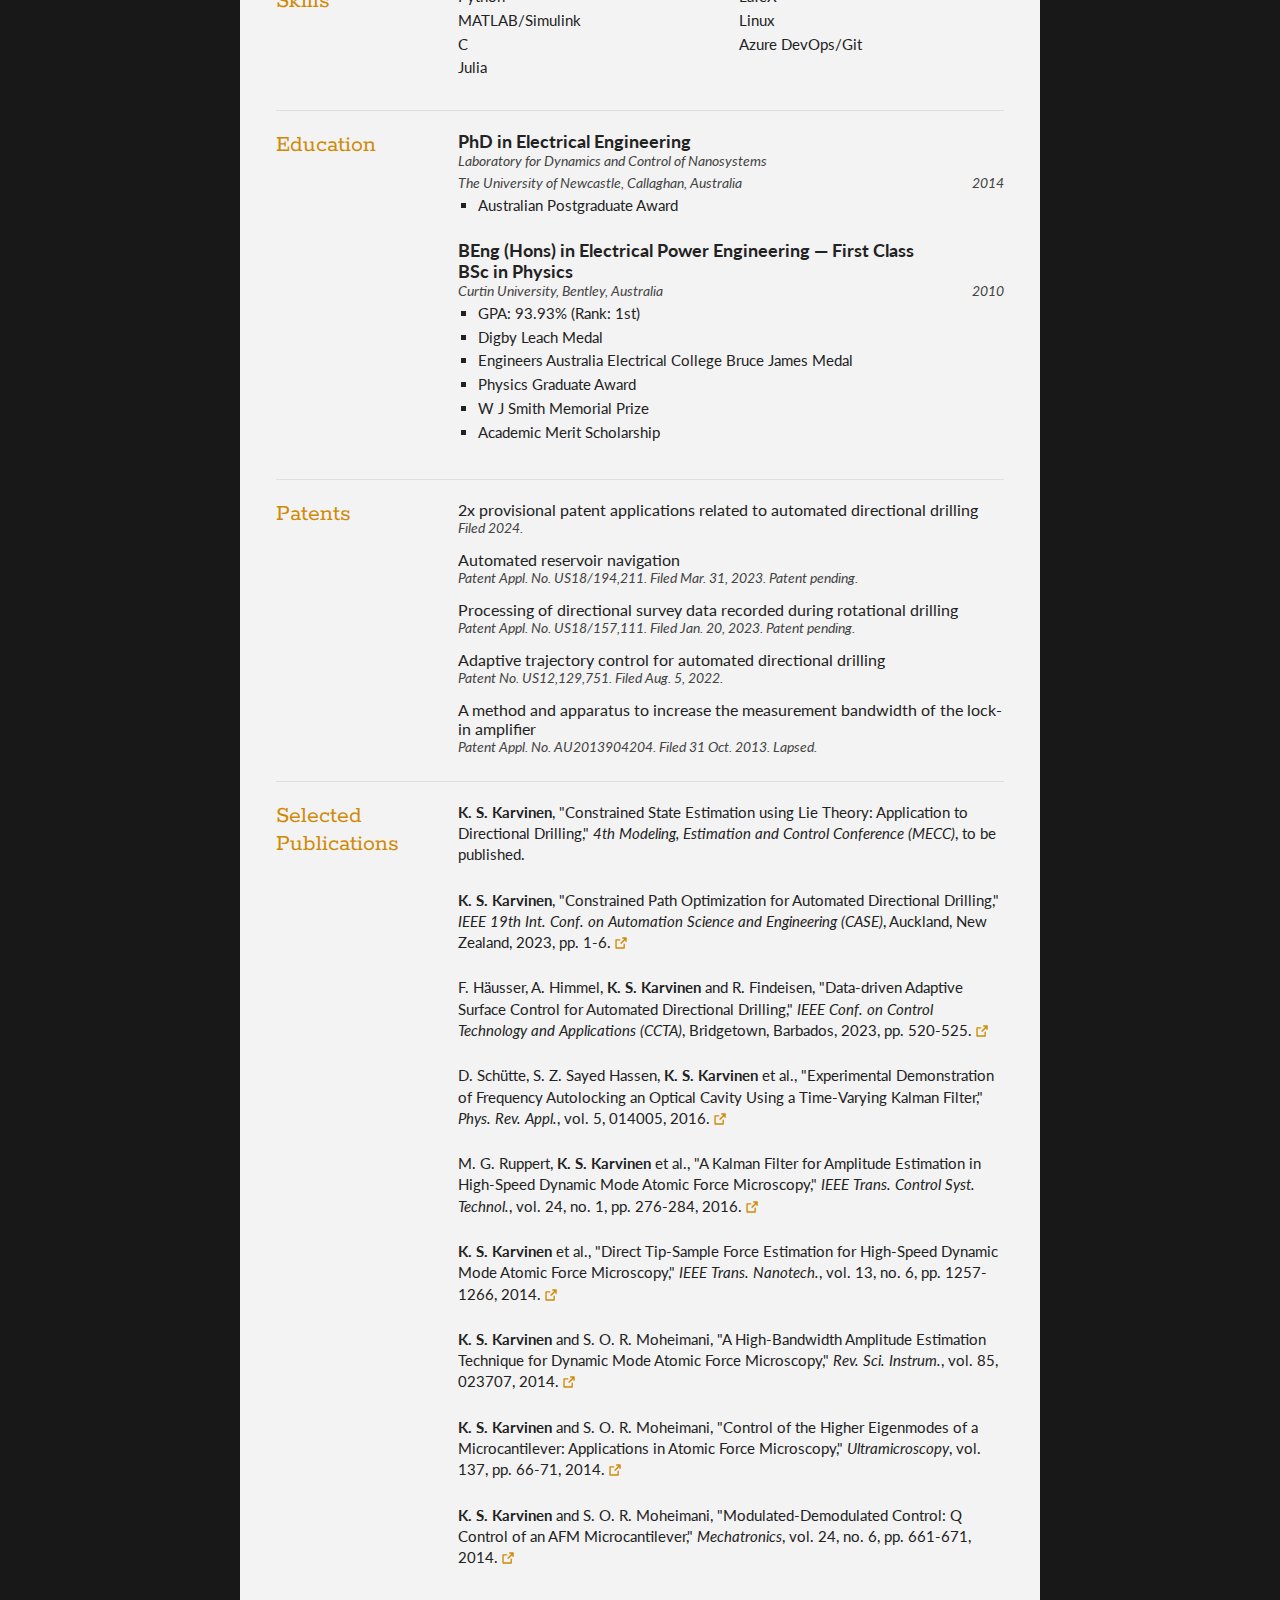
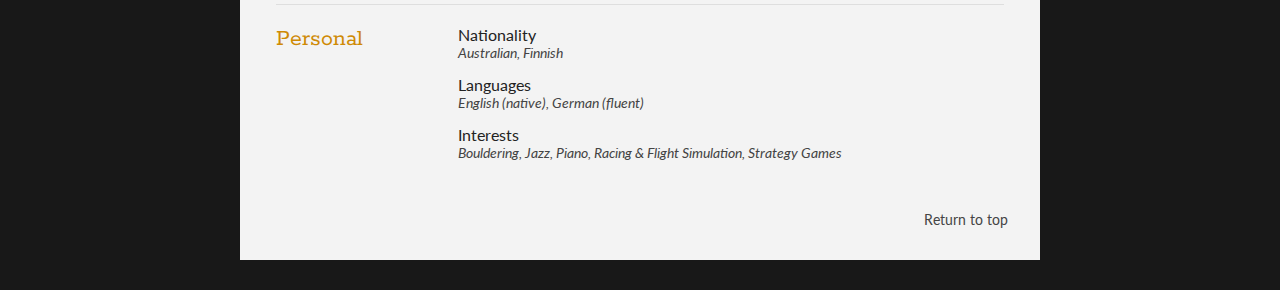
==== commit b332296c: "Minor update" ====
--- a/index.html
+++ b/index.html
@@ -21,7 +21,7 @@
 	<div class="mainDetails">
 		<div id="name">
 			<h1 class="quickFade delayTwo">Kai Karvinen, PhD</h1>
-			<h2 class="quickFade delayThree">Research Engineer</h2>
+			<h2 class="quickFade delayThree">R&D Engineer</h2>
 			<h3 class="quickFade delayFour">Control, Estimation, Optimization, Machine learning</h3>
 		</div>
 		
@@ -118,13 +118,14 @@
 			
 			<div class="sectionContent">
 				<ul class="keySkills no-margin">
-					<li>Dynamics and Control</li>
+					<li>Dynamics and Control Systems</li>
+					<li>Modeling and System Identification</li>
 					<li>Estimation and Sensor Fusion</li>
 					<li>Kalman Filtering</li>
+					<li>Model-based Design</li>
 					<li>Optimization</li>
 					<li>Machine Learning and Statistics</li>
-					<li>System Identification</li>
-					<li>Real-time Automation</li>
+					<li>Signal Processing</li>
 				</ul>
 			</div>
 			<div class="clear"></div>
@@ -138,13 +139,13 @@
 			
 			<div class="sectionContent">
 				<ul class="keySkills no-margin">
-					<li>Model-based Design</li>
 					<li>Python</li>
 					<li>MATLAB/Simulink</li>
 					<li>C</li>
 					<li>Julia</li>
 					<li>LaTeX</li>
 					<li>Linux</li>
+					<li>Azure DevOps/Git</li>
 				</ul>
 			</div>
 			<div class="clear"></div>
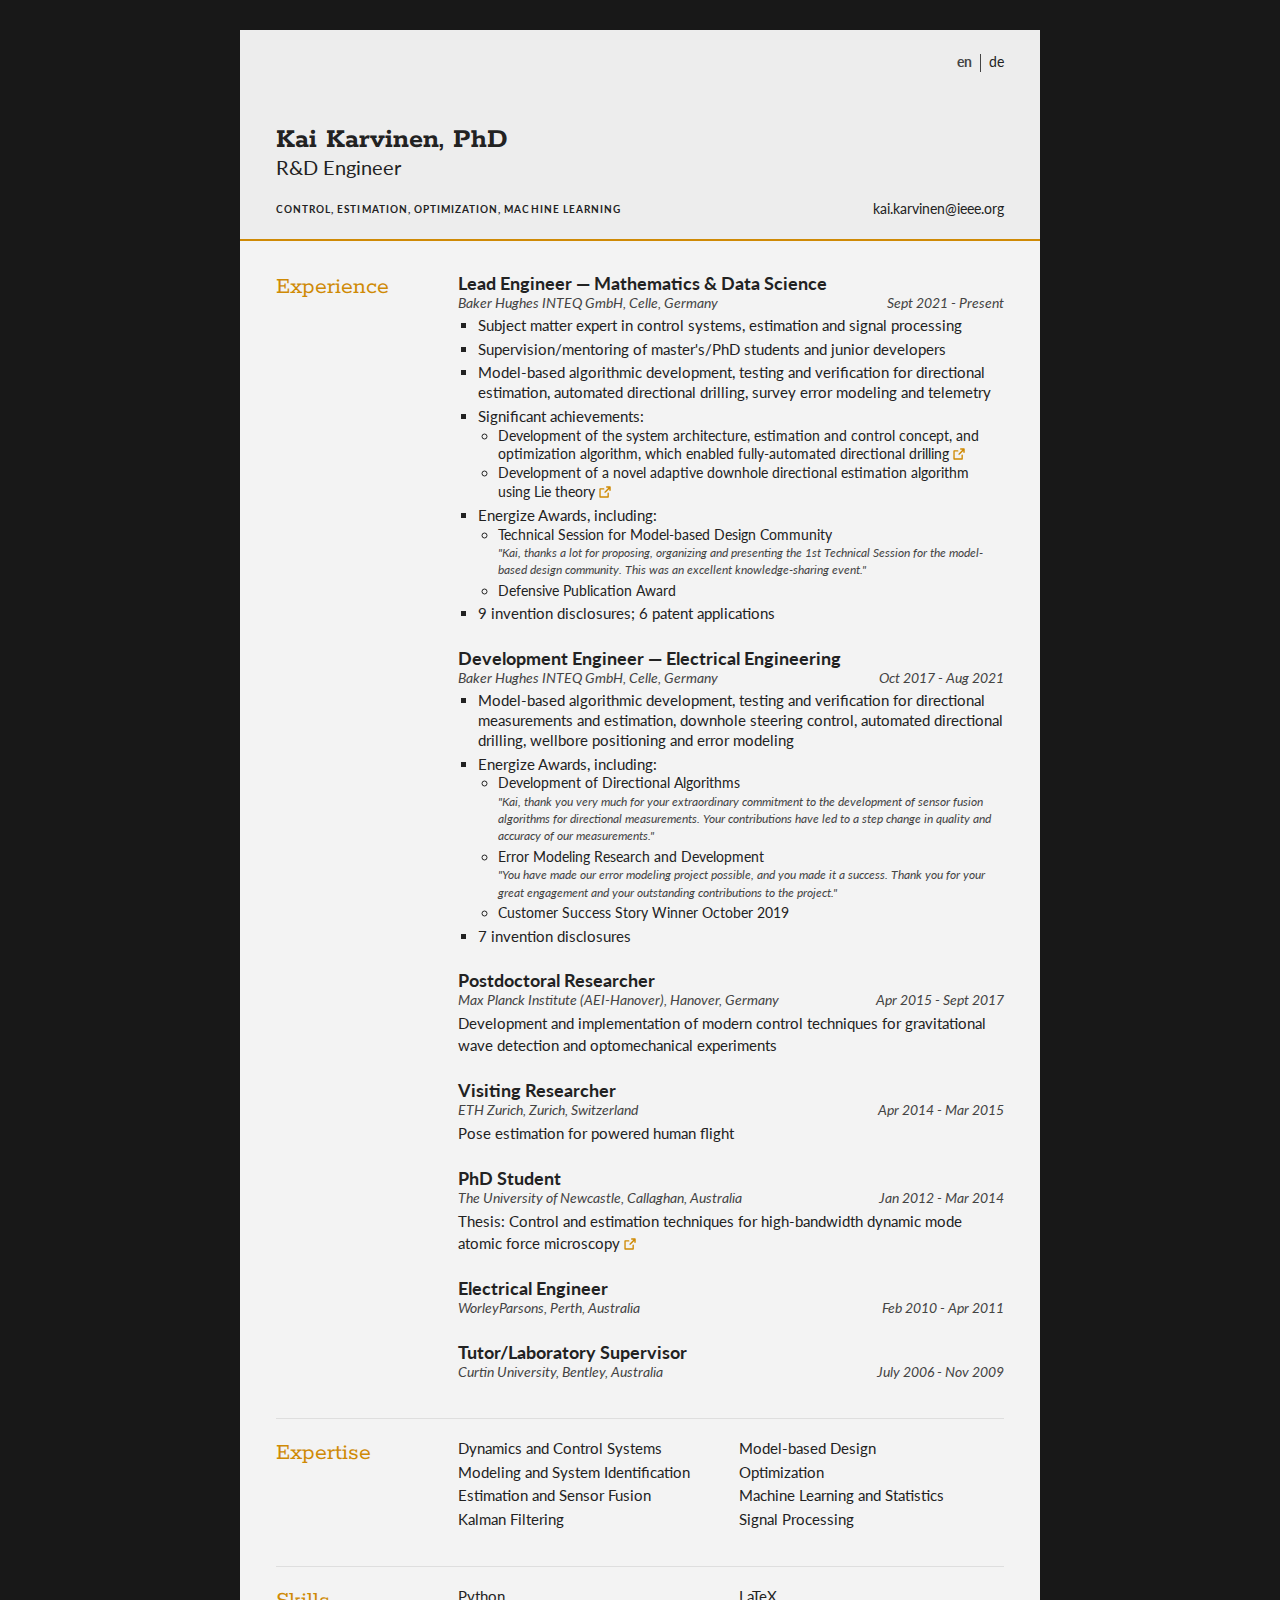
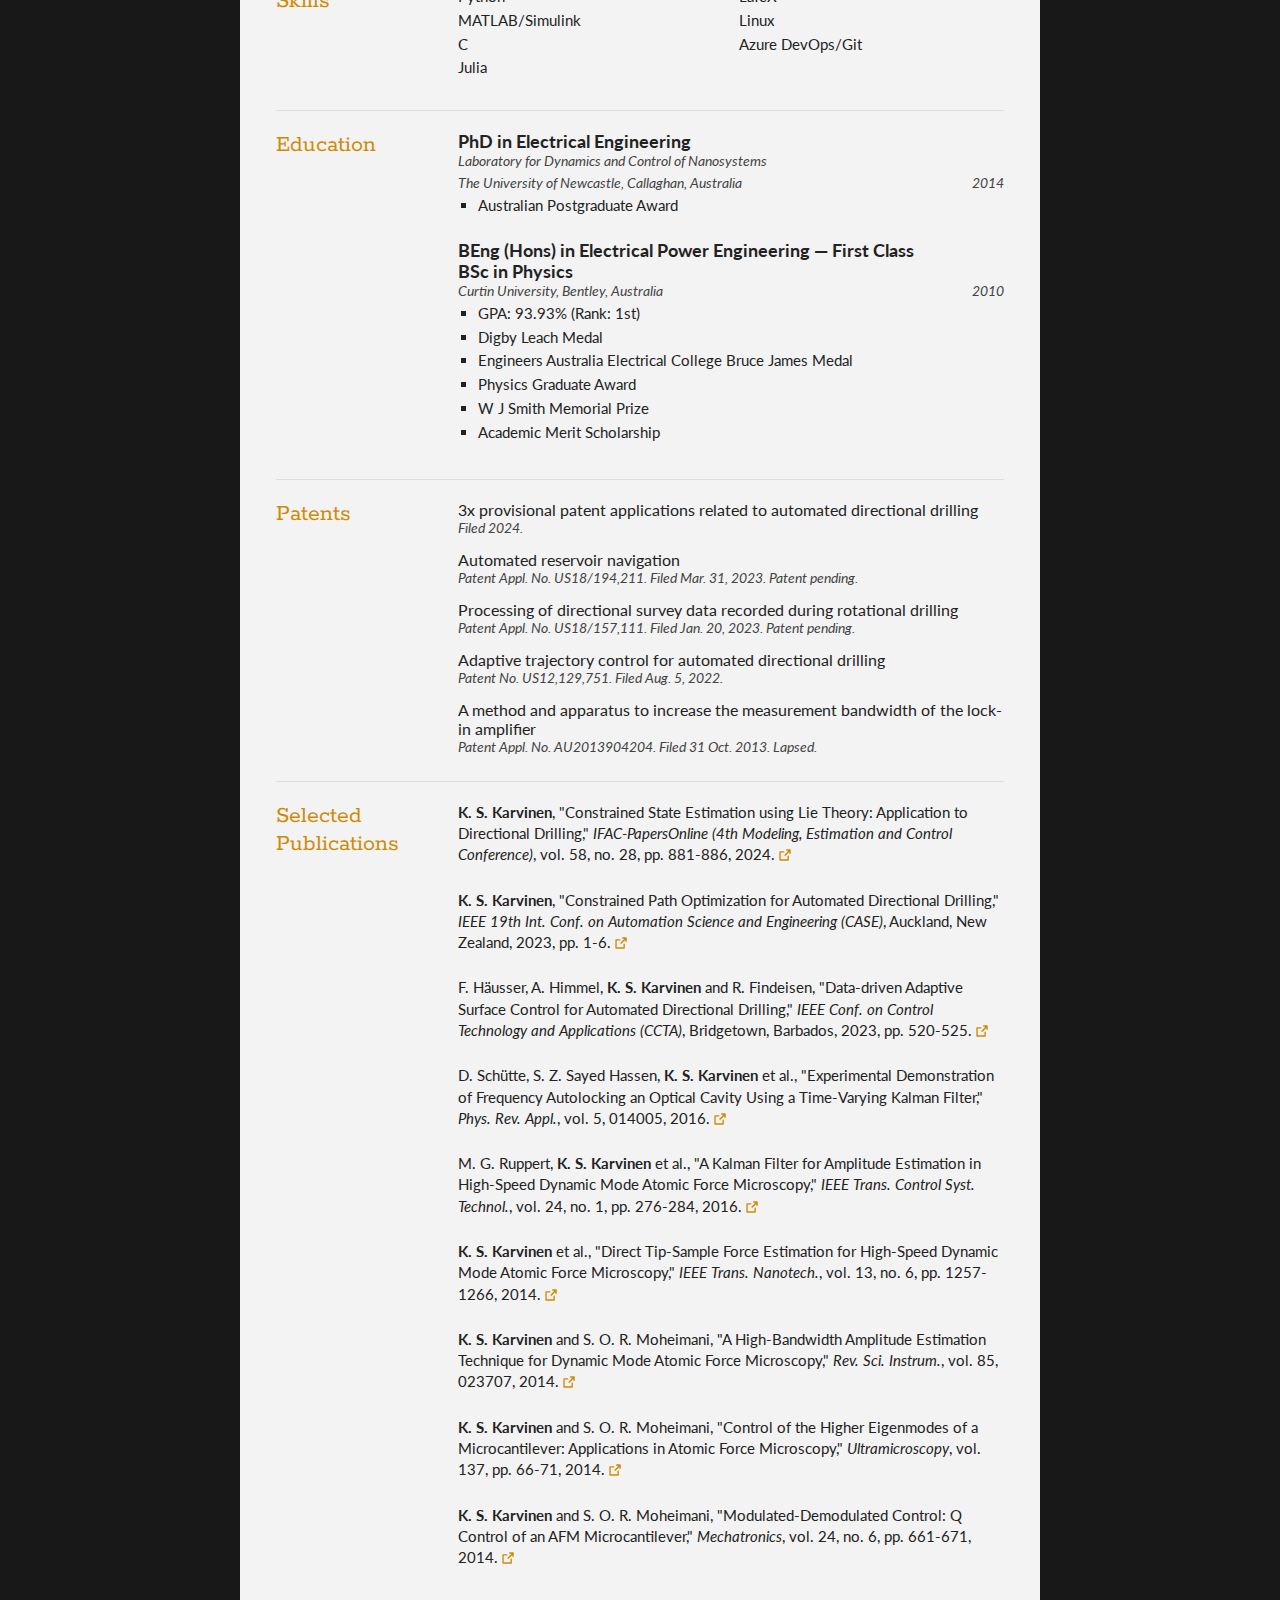
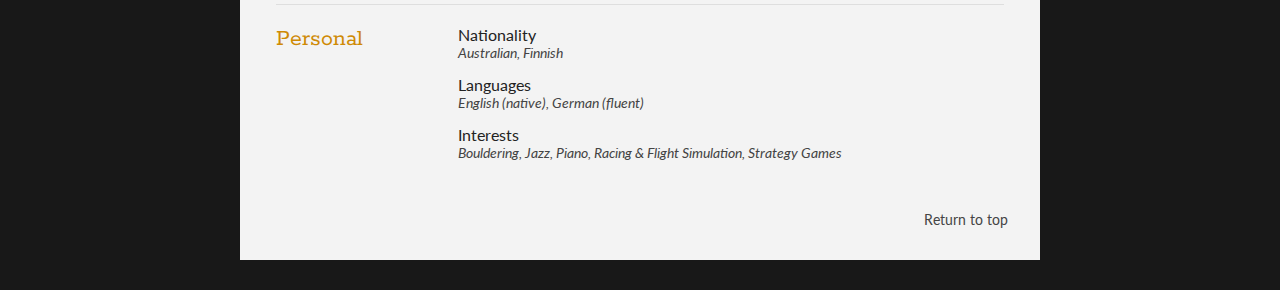
==== commit 791c2869: "Updated citation" ====
--- a/index.html
+++ b/index.html
@@ -55,13 +55,13 @@
 						<li>Model-based algorithmic development, testing and verification for directional estimation, automated directional drilling, survey error modeling and telemetry</li>
 						<li>Significant achievements:<ul>
 							<li><a href="https://ieeexplore.ieee.org/document/10260482" class="external">Development of the system architecture, estimation and control concept, and optimization algorithm, which enabled fully-automated directional drilling<span class="icon"></span></a></li>
-							<li>Development of a novel adaptive downhole directional estimation algorithm using Lie theory</li>
+							<li><a href="https://www.sciencedirect.com/science/article/pii/S2405896325001077" class="external">Development of a novel adaptive downhole directional estimation algorithm using Lie theory<span class="icon"></span></a></li>
 						</ul></li>
 						<li>Energize Awards, including:<ul>
 							<li>Technical Session for Model-based Design Community<p class="subDetails">"Kai, thanks a lot for proposing, organizing and presenting the 1st Technical Session for the model-based design community. This was an excellent knowledge-sharing event."</p></li>
 							<li>Defensive Publication Award</li>
 						</ul></li>
-						<li>9 invention disclosures; 5 patent applications</li>
+						<li>9 invention disclosures; 6 patent applications</li>
 					</ul>
 				</article>
 				
@@ -191,7 +191,7 @@
 			
 			<div class="sectionContent padding-sm">
 				<article>
-					<h3>2x provisional patent applications related to automated directional drilling</h3>
+					<h3>3x provisional patent applications related to automated directional drilling</h3>
 					<p class="subDetails">Filed 2024.</p>
 				</article>
 				<article>
@@ -222,9 +222,9 @@
 			
 			<div class="sectionContent">
 				<article>
-					<p><b>K. S. Karvinen</b>, "Constrained State Estimation using Lie Theory: Application to Directional Drilling," <i>4th Modeling, Estimation and Control Conference (MECC)</i>, to be published.</p>
-				</article>
-				
+					<p><a href="https://www.sciencedirect.com/science/article/pii/S2405896325001077" class="external"><b>K. S. Karvinen</b>, "Constrained State Estimation using Lie Theory: Application to Directional Drilling," <i>IFAC-PapersOnline (4th Modeling, Estimation and Control Conference)</i>, vol. 58, no. 28, pp. 881-886, 2024.<span class="icon"></span></a></p>
+				</article>
+
 				<article>
 					<p><a href="https://ieeexplore.ieee.org/document/10260482" class="external"><b>K. S. Karvinen</b>, "Constrained Path Optimization for Automated Directional Drilling," <i>IEEE 19th Int. Conf. on Automation Science and Engineering (CASE)</i>, Auckland, New Zealand, 2023, pp. 1-6.<span class="icon"></span></a></p>
 				</article>
